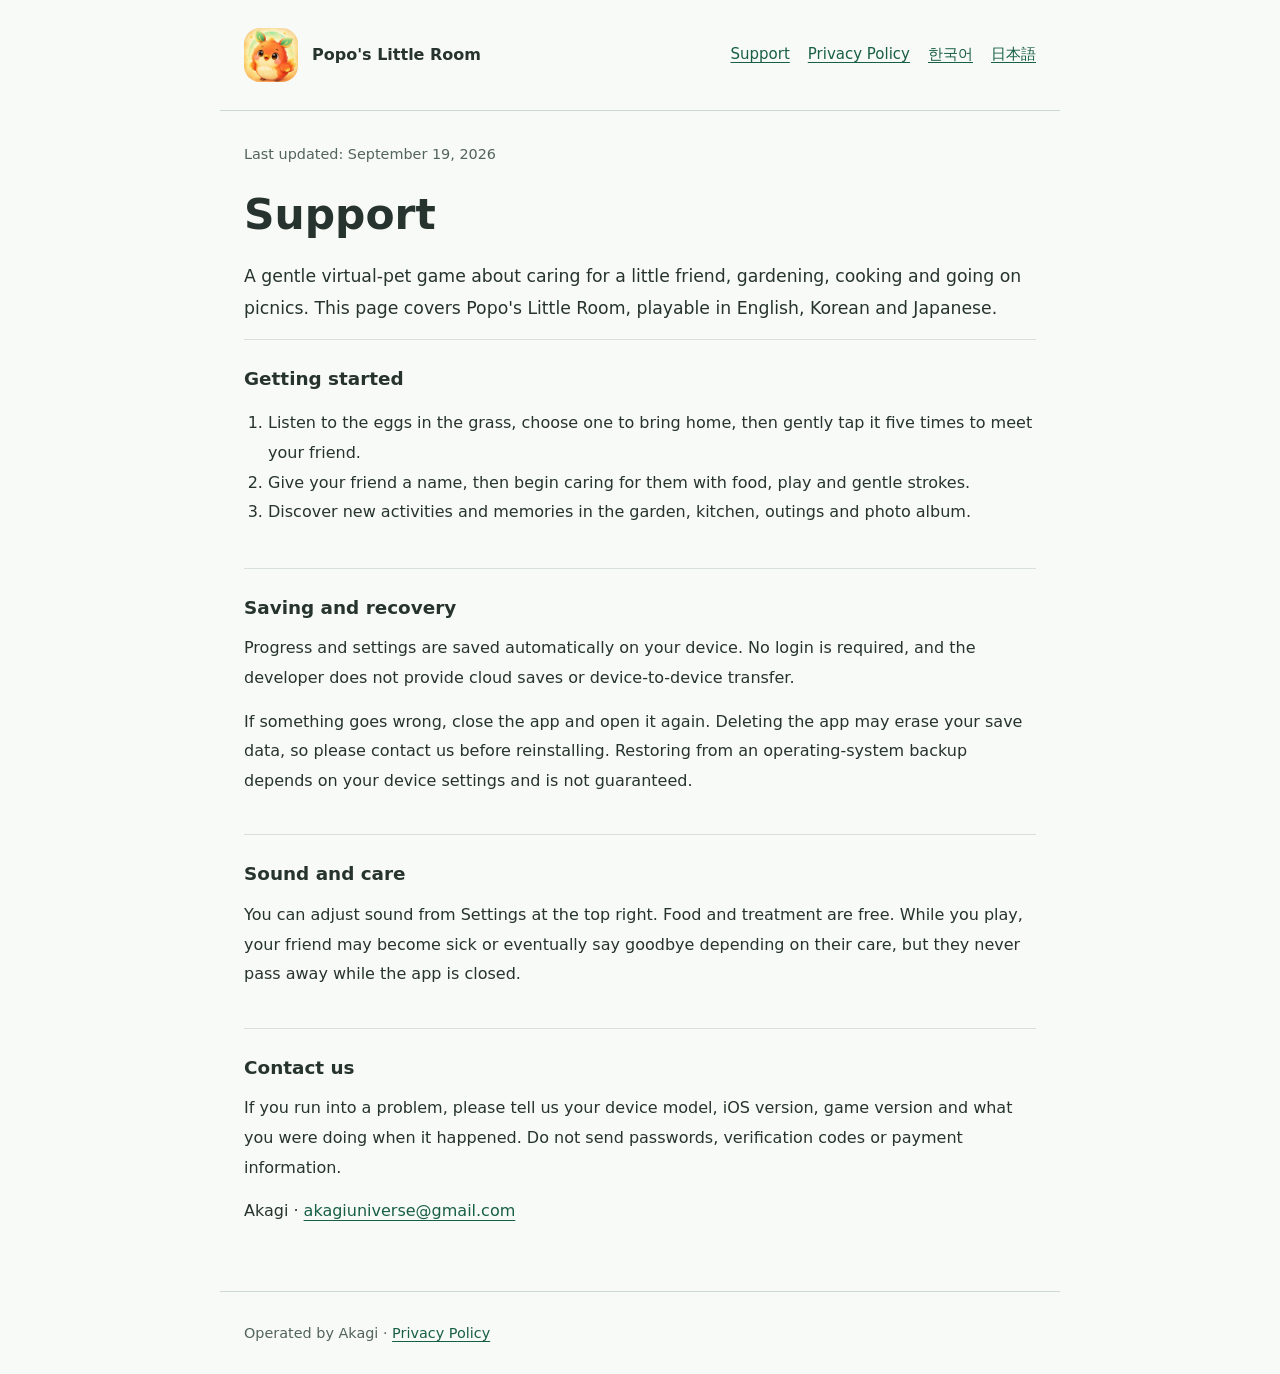
==== en/index.html @ 7d9c17ad "Popo support and privacy pages (ko/ja/en) for GitHub Pages Co-Authored-By: Claude Fable 5.1 <noreply" ====
<!doctype html><html lang="en"><head><meta charset="utf-8"><meta name="viewport" content="width=device-width,initial-scale=1"><title>Popo's Little Room — Support</title><meta name="description" content="Support and privacy policy for the game Popo's Little Room."><link rel="icon" href="../icon.png"><link rel="stylesheet" href="../style.css"></head><body><a class="skip" href="#main">Support</a><header><a class="brand" href="./"><img src="../icon.png" alt="" width="54" height="54">Popo's Little Room</a><nav aria-label="Navigation"><a href="./">Support</a><a href="privacy.html">Privacy Policy</a><a lang="ko" href="../ko/index.html">한국어</a><a lang="ja" href="../ja/index.html">日本語</a></nav></header><main id="main"><p class="date">Last updated: September 19, 2026</p><h1>Support</h1><p class="intro">A gentle virtual-pet game about caring for a little friend, gardening, cooking and going on picnics. This page covers Popo's Little Room, playable in English, Korean and Japanese.</p><section><h2>Getting started</h2><ol><li>Listen to the eggs in the grass, choose one to bring home, then gently tap it five times to meet your friend.</li><li>Give your friend a name, then begin caring for them with food, play and gentle strokes.</li><li>Discover new activities and memories in the garden, kitchen, outings and photo album.</li></ol></section><section><h2>Saving and recovery</h2><p>Progress and settings are saved automatically on your device. No login is required, and the developer does not provide cloud saves or device-to-device transfer.</p><p>If something goes wrong, close the app and open it again. Deleting the app may erase your save data, so please contact us before reinstalling. Restoring from an operating-system backup depends on your device settings and is not guaranteed.</p></section><section><h2>Sound and care</h2><p>You can adjust sound from Settings at the top right. Food and treatment are free. While you play, your friend may become sick or eventually say goodbye depending on their care, but they never pass away while the app is closed.</p></section><section><h2>Contact us</h2><p>If you run into a problem, please tell us your device model, iOS version, game version and what you were doing when it happened. Do not send passwords, verification codes or payment information.</p><address>Akagi · <a href="mailto:akagiuniverse@gmail.com?subject=Popo%20Little%20Room">akagiuniverse@gmail.com</a></address></section></main><footer>Operated by Akagi · <a href="privacy.html">Privacy Policy</a></footer></body></html>
---- style.css ----
*{box-sizing:border-box}html{font-size:16px;scroll-behavior:smooth}body{margin:0;color:#26332e;background:#f8faf7;font-family:system-ui,-apple-system,"Noto Sans KR","Hiragino Sans",sans-serif;line-height:1.85}a{color:#185f47;text-underline-offset:.22em}a:focus-visible{outline:3px solid #c78820;outline-offset:5px}header,main,footer{max-width:840px;margin:auto;padding:28px 24px}header{display:flex;align-items:center;justify-content:space-between;gap:20px;flex-wrap:wrap;border-bottom:1px solid #ccdacf}.brand{display:flex;align-items:center;gap:14px;color:#26332e;text-decoration:none;font-weight:700}.brand img{width:54px;height:54px;border-radius:16px}nav{display:flex;gap:18px;flex-wrap:wrap;font-size:.9375rem}h1{font-size:clamp(1.8rem,5vw,2.65rem);line-height:1.35;margin:18px 0}h2{font-size:1.15rem;line-height:1.5;margin:0 0 12px}section{border-top:1px solid #d7e1d8;padding:25px 0}p{margin:0 0 14px}.intro{font-size:1.08rem}.date{font-size:.9rem;color:#53645a}.note{border-left:4px solid #347e5a;padding:16px 20px;background:#eaf2eb;margin:24px 0}ul,ol{padding-left:24px}footer{border-top:1px solid #ccdacf;font-size:.9rem;color:#53645a}main{padding-top:30px;padding-bottom:40px}address{font-style:normal;overflow-wrap:anywhere}.skip{position:absolute;left:16px;top:-100px}.skip:focus{top:10px;background:white;padding:12px;z-index:5}@media(max-width:500px){header,main,footer{padding-left:20px;padding-right:20px}nav{gap:12px}}
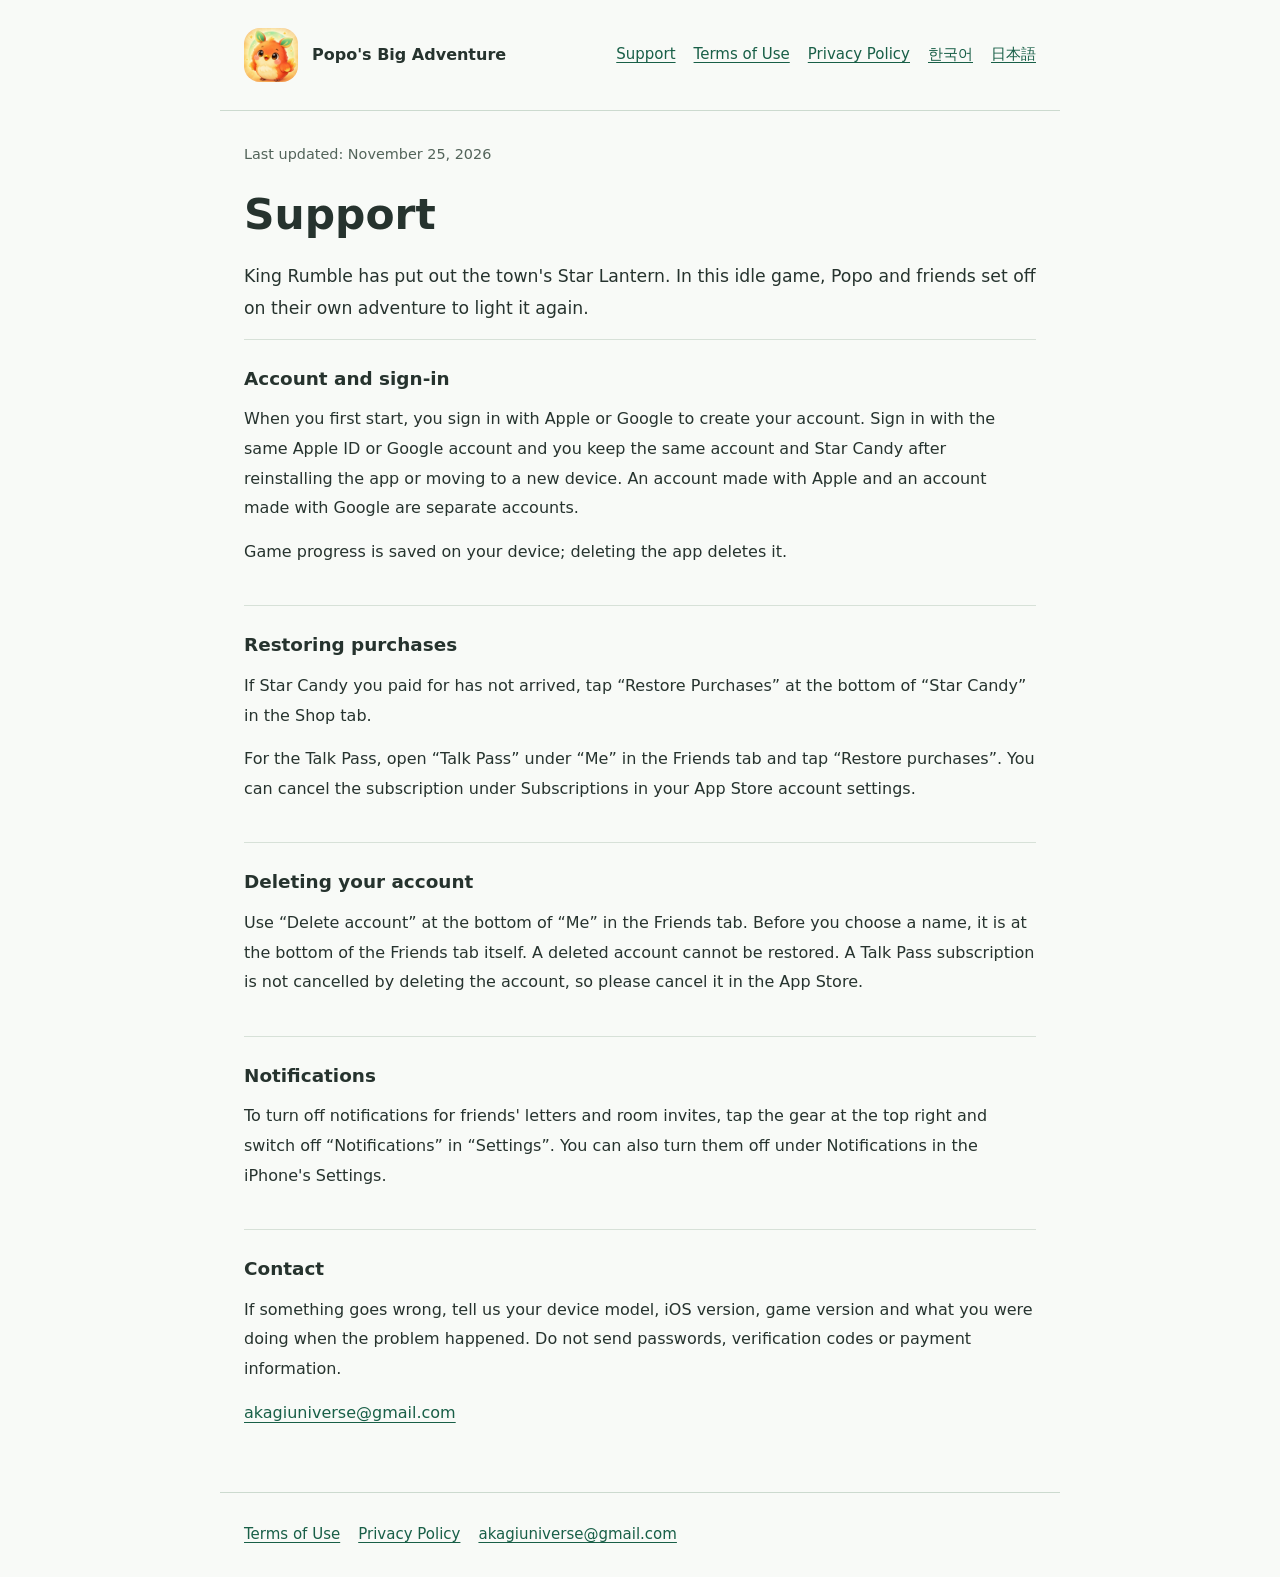
==== commit 90db663a: "Support pages (ko/ja/en and the top page) for Popo's Big Adventure: sign-in, restoring purchases, de" ====
--- a/en/index.html
+++ b/en/index.html
@@ -1 +1,6 @@
-<!doctype html><html lang="en"><head><meta charset="utf-8"><meta name="viewport" content="width=device-width,initial-scale=1"><title>Popo's Little Room — Support</title><meta name="description" content="Support and privacy policy for the game Popo's Little Room."><link rel="icon" href="../icon.png"><link rel="stylesheet" href="../style.css"></head><body><a class="skip" href="#main">Support</a><header><a class="brand" href="./"><img src="../icon.png" alt="" width="54" height="54">Popo's Little Room</a><nav aria-label="Navigation"><a href="./">Support</a><a href="privacy.html">Privacy Policy</a><a lang="ko" href="../ko/index.html">한국어</a><a lang="ja" href="../ja/index.html">日本語</a></nav></header><main id="main"><p class="date">Last updated: September 19, 2026</p><h1>Support</h1><p class="intro">A gentle virtual-pet game about caring for a little friend, gardening, cooking and going on picnics. This page covers Popo's Little Room, playable in English, Korean and Japanese.</p><section><h2>Getting started</h2><ol><li>Listen to the eggs in the grass, choose one to bring home, then gently tap it five times to meet your friend.</li><li>Give your friend a name, then begin caring for them with food, play and gentle strokes.</li><li>Discover new activities and memories in the garden, kitchen, outings and photo album.</li></ol></section><section><h2>Saving and recovery</h2><p>Progress and settings are saved automatically on your device. No login is required, and the developer does not provide cloud saves or device-to-device transfer.</p><p>If something goes wrong, close the app and open it again. Deleting the app may erase your save data, so please contact us before reinstalling. Restoring from an operating-system backup depends on your device settings and is not guaranteed.</p></section><section><h2>Sound and care</h2><p>You can adjust sound from Settings at the top right. Food and treatment are free. While you play, your friend may become sick or eventually say goodbye depending on their care, but they never pass away while the app is closed.</p></section><section><h2>Contact us</h2><p>If you run into a problem, please tell us your device model, iOS version, game version and what you were doing when it happened. Do not send passwords, verification codes or payment information.</p><address>Akagi · <a href="mailto:akagiuniverse@gmail.com?subject=Popo%20Little%20Room">akagiuniverse@gmail.com</a></address></section></main><footer>Operated by Akagi · <a href="privacy.html">Privacy Policy</a></footer></body></html>+<!doctype html><html lang="en"><head><meta charset="utf-8"><meta name="viewport" content="width=device-width,initial-scale=1"><title>Popo's Big Adventure — Support</title><meta name="description" content="Support for the game Popo's Big Adventure."><link rel="icon" href="../icon.png"><link rel="stylesheet" href="../style.css"></head><body><a class="skip" href="#main">Support</a><header><a class="brand" href="./"><img src="../icon.png" alt="" width="54" height="54">Popo's Big Adventure</a><nav aria-label="Navigation"><a href="./">Support</a><a href="terms.html">Terms of Use</a><a href="privacy.html">Privacy Policy</a><a lang="ko" href="../ko/index.html">한국어</a><a lang="ja" href="../ja/index.html">日本語</a></nav></header><main id="main"><p class="date">Last updated: November 25, 2026</p><h1>Support</h1><p class="intro">King Rumble has put out the town's Star Lantern. In this idle game, Popo and friends set off on their own adventure to light it again.</p>
+<section><h2>Account and sign-in</h2><p>When you first start, you sign in with Apple or Google to create your account. Sign in with the same Apple ID or Google account and you keep the same account and Star Candy after reinstalling the app or moving to a new device. An account made with Apple and an account made with Google are separate accounts.</p><p>Game progress is saved on your device; deleting the app deletes it.</p></section>
+<section><h2>Restoring purchases</h2><p>If Star Candy you paid for has not arrived, tap “Restore Purchases” at the bottom of “Star Candy” in the Shop tab.</p><p>For the Talk Pass, open “Talk Pass” under “Me” in the Friends tab and tap “Restore purchases”. You can cancel the subscription under Subscriptions in your App Store account settings.</p></section>
+<section><h2>Deleting your account</h2><p>Use “Delete account” at the bottom of “Me” in the Friends tab. Before you choose a name, it is at the bottom of the Friends tab itself. A deleted account cannot be restored. A Talk Pass subscription is not cancelled by deleting the account, so please cancel it in the App Store.</p></section>
+<section><h2>Notifications</h2><p>To turn off notifications for friends' letters and room invites, tap the gear at the top right and switch off “Notifications” in “Settings”. You can also turn them off under Notifications in the iPhone's Settings.</p></section>
+<section><h2>Contact</h2><p>If something goes wrong, tell us your device model, iOS version, game version and what you were doing when the problem happened. Do not send passwords, verification codes or payment information.</p><address><a href="mailto:akagiuniverse@gmail.com?subject=Popo%27s%20Big%20Adventure">akagiuniverse@gmail.com</a></address></section></main><footer><nav aria-label="Footer"><a href="terms.html">Terms of Use</a><a href="privacy.html">Privacy Policy</a><a href="mailto:akagiuniverse@gmail.com">akagiuniverse@gmail.com</a></nav></footer></body></html>
